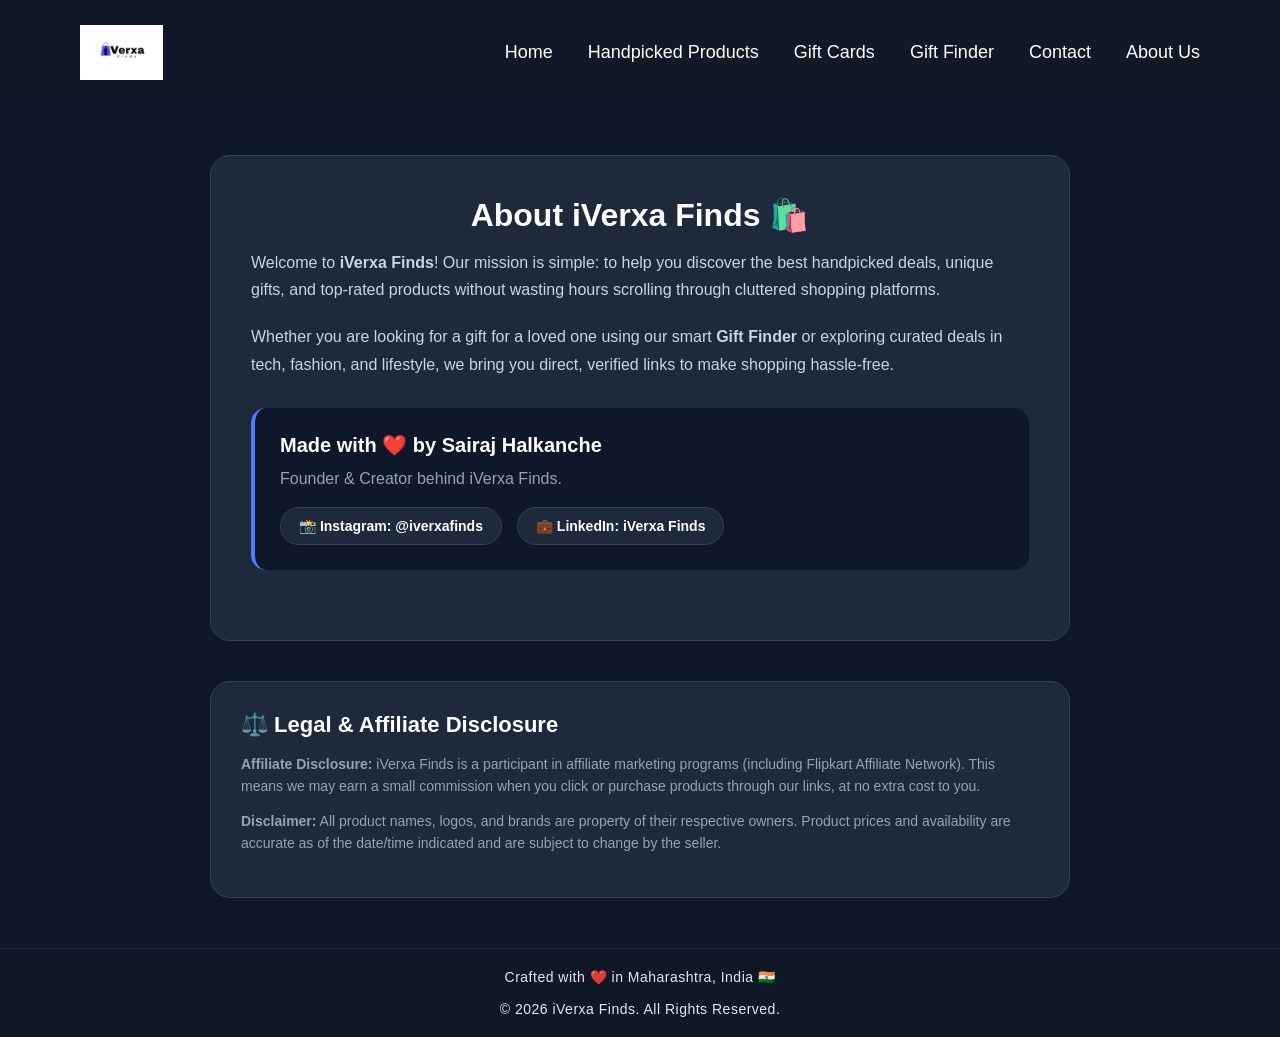
==== about.html @ 65a63f06 "Added About Us page and updated navbar" ====
<!DOCTYPE html>
<html lang="en">
<head>
    <meta charset="UTF-8">
    <meta name="viewport" content="width=device-width, initial-scale=1.0">
    <title>About Us | iVerxa Finds</title>
    <link rel="stylesheet" href="css/style.css">
    <style>
        .container {
            max-width: 900px;
            margin: 50px auto;
            padding: 0 20px;
        }

        .about-card {
            background: #1E293B;
            padding: 40px;
            border-radius: 20px;
            border: 1px solid #334155;
            margin-bottom: 40px;
        }

        .about-card h1 {
            font-size: 32px;
            color: #ffffff;
            margin-bottom: 15px;
            text-align: center;
        }

        .about-card p {
            color: #CBD5E1;
            font-size: 16px;
            line-height: 1.7;
            margin-bottom: 20px;
        }

        .creator-box {
            background: #0F172A;
            padding: 25px;
            border-radius: 15px;
            border-left: 4px solid #4F7CFF;
            margin: 30px 0;
        }

        .creator-box h3 {
            color: #ffffff;
            margin-bottom: 8px;
            font-size: 20px;
        }

        .creator-box p {
            margin-bottom: 15px;
            color: #94A3B8;
        }

        .social-links {
            display: flex;
            gap: 15px;
            flex-wrap: wrap;
        }

        .social-btn {
            display: inline-flex;
            align-items: center;
            gap: 8px;
            background: #1E293B;
            color: #ffffff;
            padding: 10px 18px;
            border-radius: 20px;
            text-decoration: none;
            font-weight: 600;
            font-size: 14px;
            border: 1px solid #334155;
            transition: all 0.3s ease;
        }

        .social-btn:hover {
            background: #4F7CFF;
            border-color: #4F7CFF;
            transform: translateY(-2px);
        }

        .legal-section {
            background: #1E293B;
            padding: 30px;
            border-radius: 20px;
            border: 1px solid #334155;
        }

        .legal-section h2 {
            color: #ffffff;
            font-size: 22px;
            margin-bottom: 15px;
        }

        .legal-section p {
            color: #94A3B8;
            font-size: 14px;
            line-height: 1.6;
            margin-bottom: 12px;
        }
    </style>
</head>
<body>

<nav>
    <div class="logo">
        <img src="images/logo.jpeg" alt="iVerxa Logo">
    </div>
    <ul class="menu">
        <li><a href="index.html">Home</a></li>
        <li><a href="handpicked.html">Handpicked Products</a></li>
        <li><a href="giftcards.html">Gift Cards</a></li>
        <li><a href="giftfinder.html">Gift Finder</a></li>
        <li><a href="contact.html">Contact</a></li>
        <li><a href="about.html">About Us</a></li>
    </ul>
</nav>

<div class="container">
    <!-- About Section -->
    <div class="about-card">
        <h1>About iVerxa Finds 🛍️</h1>
        <p>
            Welcome to <strong>iVerxa Finds</strong>! Our mission is simple: to help you discover the best handpicked deals, unique gifts, and top-rated products without wasting hours scrolling through cluttered shopping platforms.
        </p>
        <p>
            Whether you are looking for a gift for a loved one using our smart <strong>Gift Finder</strong> or exploring curated deals in tech, fashion, and lifestyle, we bring you direct, verified links to make shopping hassle-free.
        </p>

        <!-- Creator Info -->
        <div class="creator-box">
            <h3>Made with ❤️ by Sairaj Halkanche</h3>
            <p>Founder & Creator behind iVerxa Finds.</p>
            
            <div class="social-links">
                <a href="https://instagram.com/iverxafinds" target="_blank" class="social-btn">
                    📸 Instagram: @iverxafinds
                </a>
                <a href="https://linkedin.com/in/iverxafinds" target="_blank" class="social-btn">
                    💼 LinkedIn: iVerxa Finds
                </a>
            </div>
        </div>
    </div>

    <!-- Legal & Affiliate Disclaimer -->
    <div class="legal-section">
        <h2>⚖️ Legal & Affiliate Disclosure</h2>
        <p>
            <strong>Affiliate Disclosure:</strong> iVerxa Finds is a participant in affiliate marketing programs (including Flipkart Affiliate Network). This means we may earn a small commission when you click or purchase products through our links, at no extra cost to you.
        </p>
        <p>
            <strong>Disclaimer:</strong> All product names, logos, and brands are property of their respective owners. Product prices and availability are accurate as of the date/time indicated and are subject to change by the seller.
        </p>
    </div>
</div>

<footer class="footer">
    Crafted with ❤️ in Maharashtra, India 🇮🇳
    <br><br>
    © 2026 iVerxa Finds. All Rights Reserved.
</footer>

</body>
</html>
---- css/style.css ----
*{
    margin:0;
    padding:0;
    box-sizing:border-box;
}

body{
    font-family:Arial, Helvetica, sans-serif;
    background:#0F172A;
    color:white;
}

/* ================= NAVBAR ================= */

nav{
    display:flex;
    justify-content:space-between;
    align-items:center;
    padding:25px 80px;
    background:#111827;
    position:sticky;
    top:0;
}

.logo img{
    height:55px;
    width:auto;
    display:block;
}

.menu{
    display:flex;
    list-style:none;
    gap:35px;
}

.menu a{
    color:white;
    text-decoration:none;
    font-size:18px;
    transition:0.3s;
}

.menu a:hover{
    color:#4F7CFF;
}

/* ================= HERO ================= */

.hero{
    min-height:85vh;
    display:flex;
    flex-direction:column;
    justify-content:center;
    align-items:center;
    text-align:center;
    padding:40px;
}

.hero h1{
    font-size:70px;
    font-weight:800;
    line-height:1.1;
}

.hero p{
    margin-top:25px;
    max-width:700px;
    color:#cbd5e1;
    font-size:22px;
    line-height:1.7;
}

.buttons{
    margin-top:45px;
    display:flex;
    gap:20px;
}

.buttons a{
    text-decoration:none;
    padding:18px 40px;
    border-radius:50px;
    font-size:18px;
    font-weight:bold;
    transition:.3s;
}

.buttons a:first-child{
    background:#4F7CFF;
    color:white;
}

.buttons a:last-child{
    border:2px solid white;
    color:white;
}

.buttons a:hover{
    transform:translateY(-5px);
}

/* ================= CATEGORIES ================= */

.categories{
    padding:80px 8%;
}

.categories h2{
    text-align:center;
    font-size:42px;
    margin-bottom:50px;
}

.category-grid{
    display:grid;
    grid-template-columns:repeat(auto-fit,minmax(250px,1fr));
    gap:30px;
}

.category-card{
    background:#18233b;
    border-radius:20px;
    padding:35px;
    text-align:center;
    cursor:pointer;
    transition:0.3s;
}

.category-card:hover{
    transform:translateY(-10px);
    background:#22304a;
}

.category-card span{
    font-size:50px;
    display:block;
    margin-bottom:20px;
}

.category-card h3{
    font-size:28px;
    margin-bottom:12px;
}

.category-card p{
    color:#b8c0d0;
    line-height:1.6;
}

.products{
    padding:80px;
    text-align:center;
}

.products h2{
    font-size:42px;
    margin-bottom:40px;
}

.product-grid{
    display:flex;
    justify-content:center;
}

.product-card{
    width:320px;
    background:#1E293B;
    border-radius:20px;
    padding:20px;
}

.product-card img{
    width:100%;
    border-radius:15px;
}

.product-card h3{
    margin:20px 0 10px;
}

.product-card p{
    color:#cbd5e1;
    margin-bottom:20px;
}

.product-card a{
    display:inline-block;
    padding:12px 30px;
    background:#4F7CFF;
    color:white;
    text-decoration:none;
    border-radius:30px;
    font-weight:bold;
}

.product-card a:hover{
    background:#3567ff;
}/* ================= GIFT CARDS ================= */

.gift-cards{
    padding:80px 8%;
    text-align:center;
}

.gift-cards h2{
    font-size:42px;
    margin-bottom:15px;
}

.gift-cards .subtitle{
    color:#b8c0d0;
    margin-bottom:50px;
}

.gift-grid{
    display:grid;
    grid-template-columns:repeat(auto-fit,minmax(260px,1fr));
    gap:30px;
}

.gift-card{
    background:#1E293B;
    padding:30px;
    border-radius:20px;
    transition:.3s;
}

.gift-card:hover{
    transform:translateY(-8px);
}

.gift-card img{
    width:80px;
    margin-bottom:20px;
}

.gift-card h3{
    margin-bottom:20px;
}

.gift-card select{
    width:100%;
    padding:12px;
    border:none;
    border-radius:10px;
    margin-bottom:15px;
    background:#0F172A;
    color:white;
}

.stock{
    color:#4ade80;
    margin-bottom:20px;
    font-weight:bold;
}

.gift-card a{
    display:inline-block;
    width:100%;
    padding:14px;
    border-radius:12px;
    background:#4F7CFF;
    color:white;
    text-decoration:none;
    font-weight:bold;
}

.gift-card a:hover{
    background:#3567ff;
}/* ================= FOOTER ================= */

footer{
    background:#111827;
    text-align:center;
    padding:25px;
    margin-top:80px;
}

footer p{
    color:#b8c0d0;
    font-size:16px;
}
.badge{
    display:inline-block;
    background:#FFD700;
    color:#111827;
    padding:6px 12px;
    border-radius:20px;
    font-size:14px;
    font-weight:bold;
    margin:15px 0;
}.category-link{
    text-decoration:none;
    color:inherit;
}

.footer {
    text-align: center;
    padding: 20px;
    margin-top: 50px;
    color: #ffffff;
    font-size: 14px;
    letter-spacing: 0.5px;
    opacity: 0.9;
    border-top: 1px solid rgba(255,255,255,0.1);
}

.footer span {
    display: block;
    margin-top: 8px;
    font-size: 12px;
    opacity: 0.6;
}
.offer-badge{
    display:inline-block;
    background:#16a34a;
    color:#fff;
    padding:6px 12px;
    border-radius:20px;
    font-size:14px;
    font-weight:bold;
    margin:10px 0 15px 0;
}

/* Gift Card Images */
.gift-card img{
    width:90px;
    height:90px;
    object-fit:contain;
    margin-bottom:15px;
}

/* Gift Card Size */
.gift-card{
    min-height:420px;
    transition:0.3s ease;
}

/* Hover Effect */
.gift-card:hover{
    transform:translateY(-8px);
}
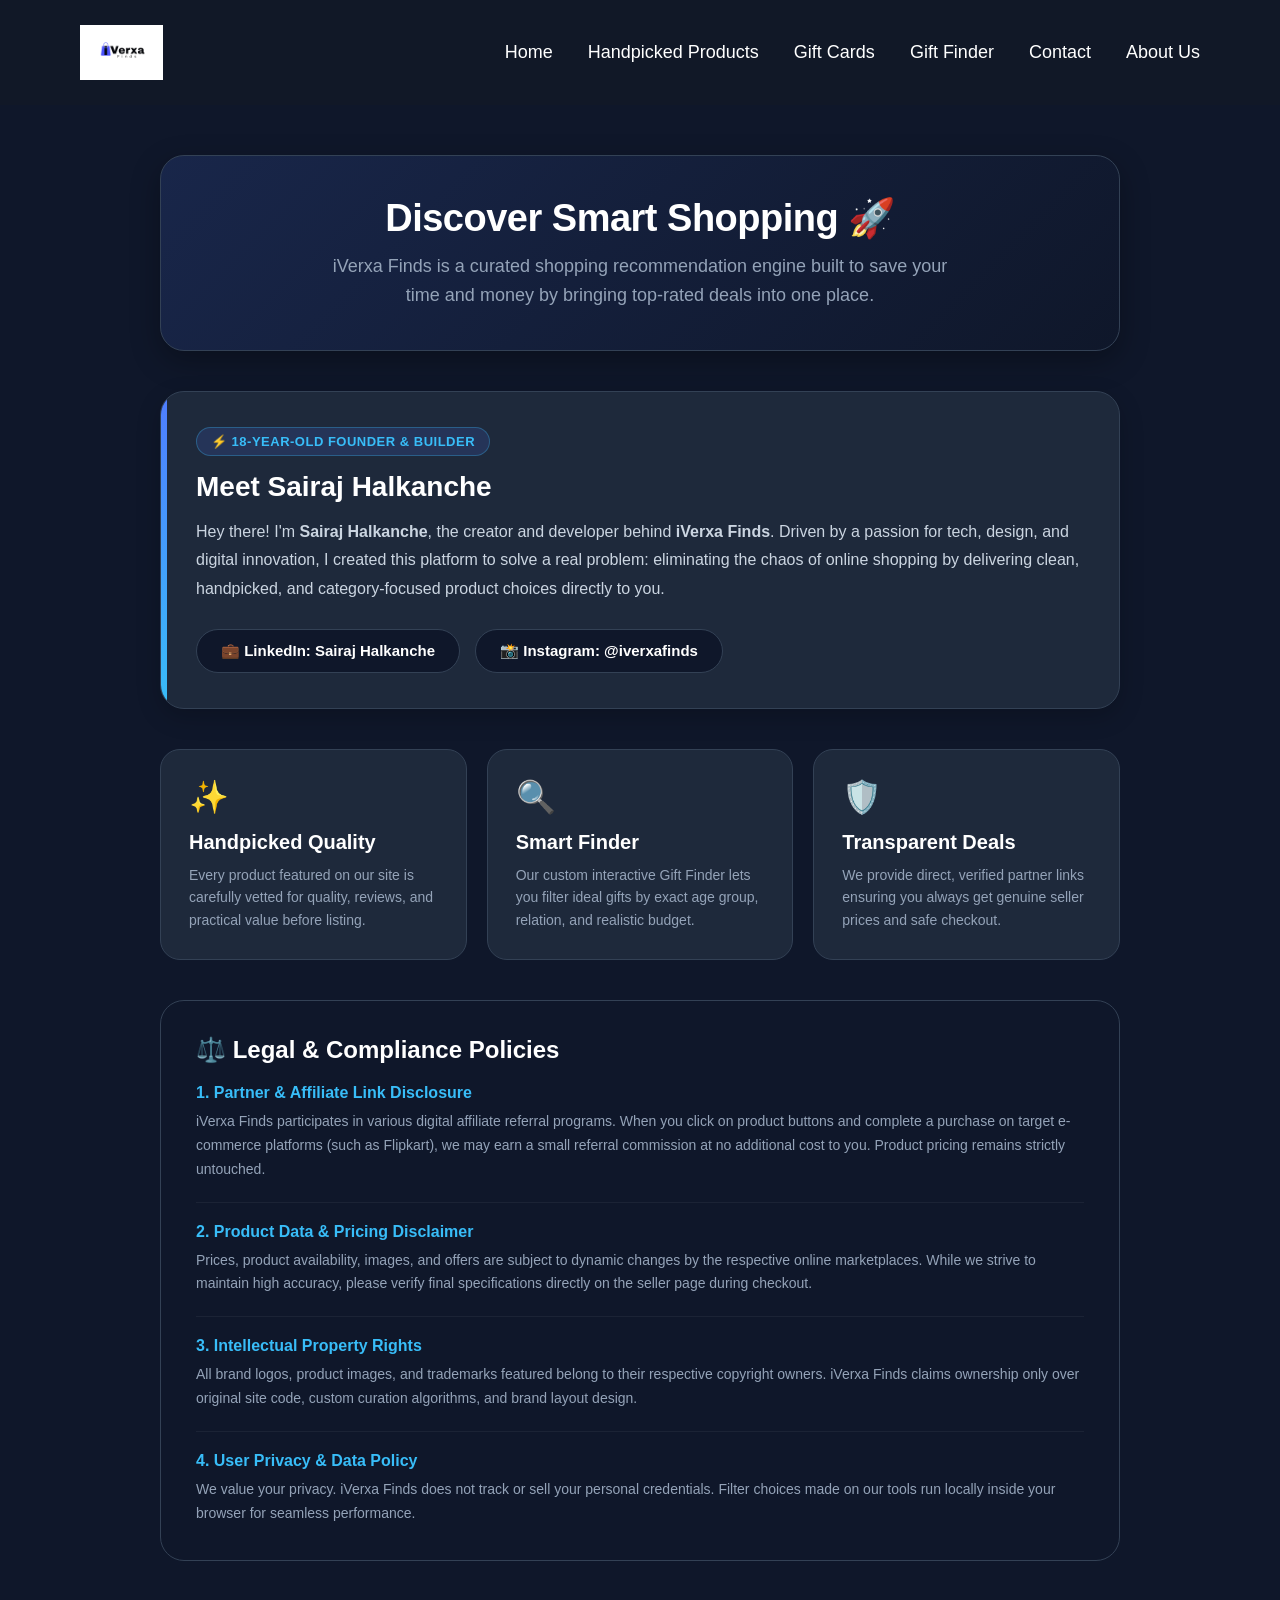
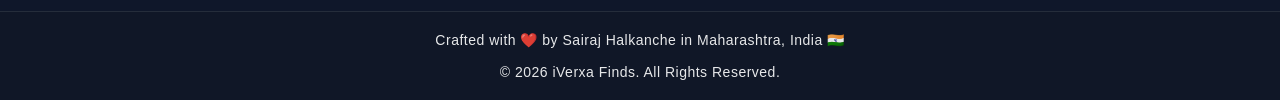
==== commit 39adde12: "Redesigned About Us with premium UI, founder profile, and legal disclosures" ====
--- a/about.html
+++ b/about.html
@@ -3,101 +3,204 @@
 <head>
     <meta charset="UTF-8">
     <meta name="viewport" content="width=device-width, initial-scale=1.0">
-    <title>About Us | iVerxa Finds</title>
+    <title>About Us & Legal | iVerxa Finds</title>
     <link rel="stylesheet" href="css/style.css">
     <style>
-        .container {
-            max-width: 900px;
+        :root {
+            --primary-glow: #4F7CFF;
+            --accent-glow: #38BDF8;
+            --card-bg: #1E293B;
+            --border-color: #334155;
+        }
+
+        .about-wrapper {
+            max-width: 1000px;
             margin: 50px auto;
             padding: 0 20px;
         }
 
-        .about-card {
-            background: #1E293B;
-            padding: 40px;
+        /* Hero Banner in About */
+        .about-hero {
+            text-align: center;
+            padding: 40px 20px;
+            background: linear-gradient(135deg, rgba(79, 124, 255, 0.15) 0%, rgba(15, 23, 42, 0.8) 100%);
+            border: 1px solid var(--border-color);
+            border-radius: 24px;
+            margin-bottom: 40px;
+            box-shadow: 0 10px 30px rgba(0, 0, 0, 0.3);
+        }
+
+        .about-hero h1 {
+            font-size: 38px;
+            font-weight: 800;
+            color: #FFFFFF;
+            margin-bottom: 12px;
+            letter-spacing: -0.5px;
+        }
+
+        .about-hero p {
+            color: #94A3B8;
+            font-size: 18px;
+            max-width: 650px;
+            margin: 0 auto;
+            line-height: 1.6;
+        }
+
+        /* Glassmorphism Profile Section */
+        .profile-card {
+            background: var(--card-bg);
+            border: 1px solid var(--border-color);
+            border-radius: 24px;
+            padding: 35px;
+            margin-bottom: 40px;
+            position: relative;
+            overflow: hidden;
+            box-shadow: 0 8px 24px rgba(0, 0, 0, 0.2);
+        }
+
+        .profile-card::before {
+            content: '';
+            position: absolute;
+            top: 0;
+            left: 0;
+            width: 6px;
+            height: 100%;
+            background: linear-gradient(180deg, var(--primary-glow), var(--accent-glow));
+        }
+
+        .badge-age {
+            display: inline-block;
+            background: rgba(79, 124, 255, 0.15);
+            color: var(--accent-glow);
+            border: 1px solid rgba(56, 189, 248, 0.3);
+            padding: 6px 14px;
             border-radius: 20px;
-            border: 1px solid #334155;
-            margin-bottom: 40px;
-        }
-
-        .about-card h1 {
-            font-size: 32px;
-            color: #ffffff;
+            font-size: 13px;
+            font-weight: 700;
             margin-bottom: 15px;
-            text-align: center;
-        }
-
-        .about-card p {
+            text-transform: uppercase;
+            letter-spacing: 0.5px;
+        }
+
+        .profile-card h2 {
+            font-size: 28px;
+            color: #FFFFFF;
+            margin-bottom: 15px;
+        }
+
+        .profile-card p {
             color: #CBD5E1;
             font-size: 16px;
-            line-height: 1.7;
-            margin-bottom: 20px;
-        }
-
-        .creator-box {
-            background: #0F172A;
-            padding: 25px;
-            border-radius: 15px;
-            border-left: 4px solid #4F7CFF;
-            margin: 30px 0;
-        }
-
-        .creator-box h3 {
-            color: #ffffff;
-            margin-bottom: 8px;
-            font-size: 20px;
-        }
-
-        .creator-box p {
-            margin-bottom: 15px;
-            color: #94A3B8;
-        }
-
-        .social-links {
+            line-height: 1.8;
+            margin-bottom: 25px;
+        }
+
+        .social-buttons {
             display: flex;
             gap: 15px;
             flex-wrap: wrap;
         }
 
-        .social-btn {
+        .btn-social {
             display: inline-flex;
             align-items: center;
-            gap: 8px;
-            background: #1E293B;
-            color: #ffffff;
-            padding: 10px 18px;
+            gap: 10px;
+            padding: 12px 24px;
+            border-radius: 30px;
+            font-size: 15px;
+            font-weight: 600;
+            text-decoration: none;
+            color: #FFFFFF;
+            background: #0F172A;
+            border: 1px solid var(--border-color);
+            transition: all 0.3s ease;
+        }
+
+        .btn-social:hover {
+            background: var(--primary-glow);
+            border-color: var(--primary-glow);
+            transform: translateY(-3px);
+            box-shadow: 0 6px 20px rgba(79, 124, 255, 0.4);
+        }
+
+        /* Features Grid */
+        .info-grid {
+            display: grid;
+            grid-template-columns: repeat(auto-fit, minmax(280px, 1fr));
+            gap: 20px;
+            margin-bottom: 40px;
+        }
+
+        .info-box {
+            background: var(--card-bg);
+            border: 1px solid var(--border-color);
+            padding: 28px;
             border-radius: 20px;
-            text-decoration: none;
-            font-weight: 600;
-            font-size: 14px;
-            border: 1px solid #334155;
-            transition: all 0.3s ease;
-        }
-
-        .social-btn:hover {
-            background: #4F7CFF;
-            border-color: #4F7CFF;
-            transform: translateY(-2px);
-        }
-
-        .legal-section {
-            background: #1E293B;
-            padding: 30px;
-            border-radius: 20px;
-            border: 1px solid #334155;
-        }
-
-        .legal-section h2 {
-            color: #ffffff;
-            font-size: 22px;
+            transition: transform 0.3s ease;
+        }
+
+        .info-box:hover {
+            transform: translateY(-5px);
+            border-color: var(--primary-glow);
+        }
+
+        .info-box .icon {
+            font-size: 32px;
             margin-bottom: 15px;
-        }
-
-        .legal-section p {
+            display: block;
+        }
+
+        .info-box h3 {
+            color: #FFFFFF;
+            font-size: 20px;
+            margin-bottom: 10px;
+        }
+
+        .info-box p {
             color: #94A3B8;
             font-size: 14px;
             line-height: 1.6;
-            margin-bottom: 12px;
+        }
+
+        /* Legal & Compliance Section */
+        .legal-card {
+            background: #0F172A;
+            border: 1px solid var(--border-color);
+            border-radius: 24px;
+            padding: 35px;
+        }
+
+        .legal-card h2 {
+            font-size: 24px;
+            color: #FFFFFF;
+            margin-bottom: 20px;
+            display: flex;
+            align-items: center;
+            gap: 10px;
+        }
+
+        .legal-item {
+            margin-bottom: 20px;
+            padding-bottom: 20px;
+            border-bottom: 1px solid rgba(255, 255, 255, 0.05);
+        }
+
+        .legal-item:last-child {
+            margin-bottom: 0;
+            padding-bottom: 0;
+            border-bottom: none;
+        }
+
+        .legal-item h4 {
+            color: #38BDF8;
+            font-size: 16px;
+            margin-bottom: 8px;
+        }
+
+        .legal-item p {
+            color: #94A3B8;
+            font-size: 14px;
+            line-height: 1.7;
         }
     </style>
 </head>
@@ -117,47 +220,80 @@
     </ul>
 </nav>
 
-<div class="container">
-    <!-- About Section -->
-    <div class="about-card">
-        <h1>About iVerxa Finds 🛍️</h1>
+<div class="about-wrapper">
+
+    <!-- Hero Banner -->
+    <div class="about-hero">
+        <h1>Discover Smart Shopping 🚀</h1>
+        <p>iVerxa Finds is a curated shopping recommendation engine built to save your time and money by bringing top-rated deals into one place.</p>
+    </div>
+
+    <!-- Creator Profile -->
+    <div class="profile-card">
+        <span class="badge-age">⚡ 18-Year-Old Founder & Builder</span>
+        <h2>Meet Sairaj Halkanche</h2>
         <p>
-            Welcome to <strong>iVerxa Finds</strong>! Our mission is simple: to help you discover the best handpicked deals, unique gifts, and top-rated products without wasting hours scrolling through cluttered shopping platforms.
+            Hey there! I'm <strong>Sairaj Halkanche</strong>, the creator and developer behind <strong>iVerxa Finds</strong>. Driven by a passion for tech, design, and digital innovation, I created this platform to solve a real problem: eliminating the chaos of online shopping by delivering clean, handpicked, and category-focused product choices directly to you.
         </p>
-        <p>
-            Whether you are looking for a gift for a loved one using our smart <strong>Gift Finder</strong> or exploring curated deals in tech, fashion, and lifestyle, we bring you direct, verified links to make shopping hassle-free.
-        </p>
-
-        <!-- Creator Info -->
-        <div class="creator-box">
-            <h3>Made with ❤️ by Sairaj Halkanche</h3>
-            <p>Founder & Creator behind iVerxa Finds.</p>
-            
-            <div class="social-links">
-                <a href="https://instagram.com/iverxafinds" target="_blank" class="social-btn">
-                    📸 Instagram: @iverxafinds
-                </a>
-                <a href="https://linkedin.com/in/iverxafinds" target="_blank" class="social-btn">
-                    💼 LinkedIn: iVerxa Finds
-                </a>
-            </div>
-        </div>
-    </div>
-
-    <!-- Legal & Affiliate Disclaimer -->
-    <div class="legal-section">
-        <h2>⚖️ Legal & Affiliate Disclosure</h2>
-        <p>
-            <strong>Affiliate Disclosure:</strong> iVerxa Finds is a participant in affiliate marketing programs (including Flipkart Affiliate Network). This means we may earn a small commission when you click or purchase products through our links, at no extra cost to you.
-        </p>
-        <p>
-            <strong>Disclaimer:</strong> All product names, logos, and brands are property of their respective owners. Product prices and availability are accurate as of the date/time indicated and are subject to change by the seller.
-        </p>
-    </div>
+
+        <div class="social-buttons">
+            <a href="https://www.linkedin.com/in/sairajhalkanche" target="_blank" class="btn-social">
+                💼 LinkedIn: Sairaj Halkanche
+            </a>
+            <a href="https://instagram.com/iverxafinds" target="_blank" class="btn-social">
+                📸 Instagram: @iverxafinds
+            </a>
+        </div>
+    </div>
+
+    <!-- Platform Highlights -->
+    <div class="info-grid">
+        <div class="info-box">
+            <span class="icon">✨</span>
+            <h3>Handpicked Quality</h3>
+            <p>Every product featured on our site is carefully vetted for quality, reviews, and practical value before listing.</p>
+        </div>
+        <div class="info-box">
+            <span class="icon">🔍</span>
+            <h3>Smart Finder</h3>
+            <p>Our custom interactive Gift Finder lets you filter ideal gifts by exact age group, relation, and realistic budget.</p>
+        </div>
+        <div class="info-box">
+            <span class="icon">🛡️</span>
+            <h3>Transparent Deals</h3>
+            <p>We provide direct, verified partner links ensuring you always get genuine seller prices and safe checkout.</p>
+        </div>
+    </div>
+
+    <!-- Legal & Terms -->
+    <div class="legal-card">
+        <h2>⚖️ Legal & Compliance Policies</h2>
+
+        <div class="legal-item">
+            <h4>1. Partner & Affiliate Link Disclosure</h4>
+            <p>iVerxa Finds participates in various digital affiliate referral programs. When you click on product buttons and complete a purchase on target e-commerce platforms (such as Flipkart), we may earn a small referral commission at no additional cost to you. Product pricing remains strictly untouched.</p>
+        </div>
+
+        <div class="legal-item">
+            <h4>2. Product Data & Pricing Disclaimer</h4>
+            <p>Prices, product availability, images, and offers are subject to dynamic changes by the respective online marketplaces. While we strive to maintain high accuracy, please verify final specifications directly on the seller page during checkout.</p>
+        </div>
+
+        <div class="legal-item">
+            <h4>3. Intellectual Property Rights</h4>
+            <p>All brand logos, product images, and trademarks featured belong to their respective copyright owners. iVerxa Finds claims ownership only over original site code, custom curation algorithms, and brand layout design.</p>
+        </div>
+
+        <div class="legal-item">
+            <h4>4. User Privacy & Data Policy</h4>
+            <p>We value your privacy. iVerxa Finds does not track or sell your personal credentials. Filter choices made on our tools run locally inside your browser for seamless performance.</p>
+        </div>
+    </div>
+
 </div>
 
 <footer class="footer">
-    Crafted with ❤️ in Maharashtra, India 🇮🇳
+    Crafted with ❤️ by Sairaj Halkanche in Maharashtra, India 🇮🇳
     <br><br>
     © 2026 iVerxa Finds. All Rights Reserved.
 </footer>
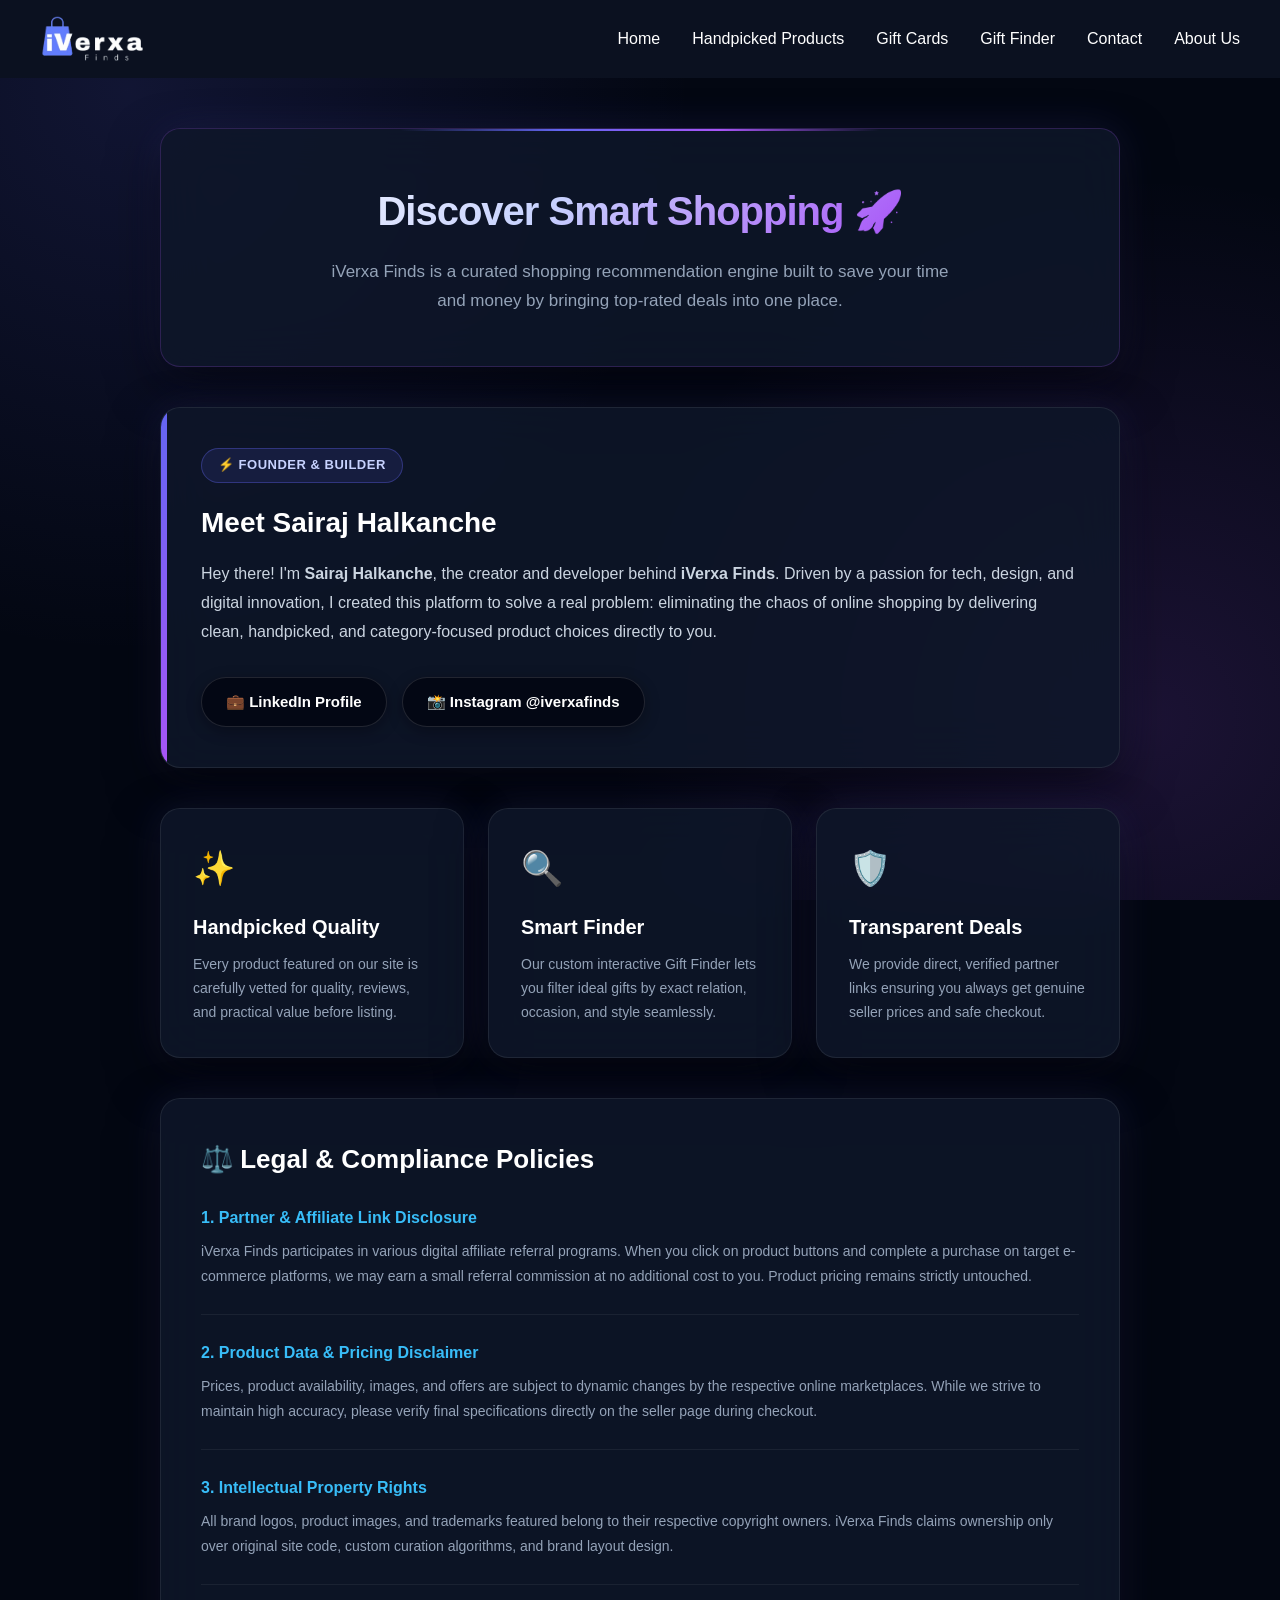
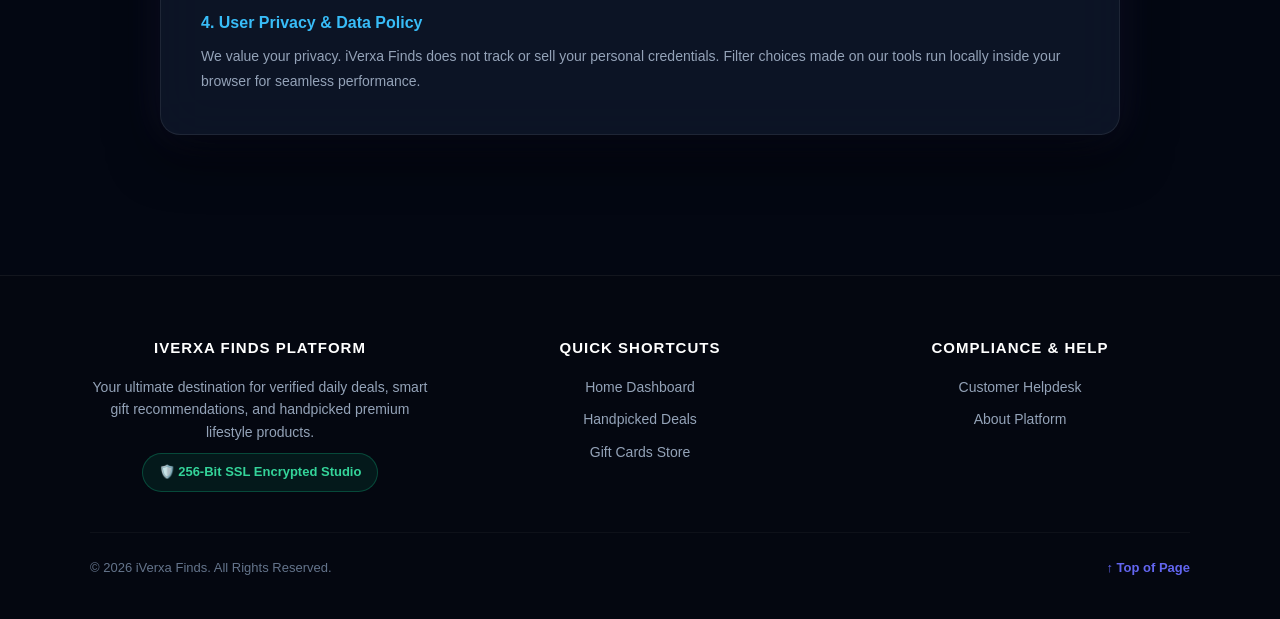
==== commit 4871fcef: "Final UI/UX & Logo Fixes" ====
--- a/about.html
+++ b/about.html
@@ -1,20 +1,92 @@
 <!DOCTYPE html>
 <html lang="en">
 <head>
+    <!-- ========================================================================== -->
+    <!-- 1. APPLICATION METADATA & CONFIGURATION                                    -->
+    <!-- ========================================================================== -->
     <meta charset="UTF-8">
     <meta name="viewport" content="width=device-width, initial-scale=1.0">
+    <meta http-equiv="X-UA-Compatible" content="ie=edge">
+    <meta name="theme-color" content="#030712">
+    <meta name="description" content="iVerxa Finds - About Us and Legal Compliance Studio">
+    <meta name="author" content="iVerxa Finds Development Team">
+    
     <title>About Us & Legal | iVerxa Finds</title>
+    
+    <!-- EXTERNAL STYLESHEET LINK -->
     <link rel="stylesheet" href="css/style.css">
+
+    <!-- ========================================================================== -->
+    <!-- 2. ULTRA-PREMIUM ABOUT & LEGAL STUDIO CSS ARCHITECTURE                     -->
+    <!-- ========================================================================== -->
     <style>
         :root {
-            --primary-glow: #4F7CFF;
-            --accent-glow: #38BDF8;
-            --card-bg: #1E293B;
-            --border-color: #334155;
-        }
-
+            --bg-deep: #030712;
+            --bg-card: rgba(15, 23, 42, 0.85);
+            --border-subtle: rgba(255, 255, 255, 0.08);
+            --border-active: #6366F1;
+            
+            --gradient-blue-purple: linear-gradient(135deg, #6366F1 0%, #A855F7 100%);
+            --gradient-hero-text: linear-gradient(135deg, #FFFFFF 0%, #C7D2FE 40%, #A855F7 80%, #F43F5E 100%);
+            
+            --font-base: -apple-system, BlinkMacSystemFont, "Segoe UI", Roboto, Helvetica, Arial, sans-serif;
+            
+            --radius-sm: 12px;
+            --radius-md: 20px;
+            --radius-lg: 30px;
+            --radius-pill: 50px;
+            
+            --shadow-card: 0 20px 50px rgba(0, 0, 0, 0.6), 0 0 40px rgba(99, 102, 241, 0.15);
+            --transition-smooth: all 0.3s cubic-bezier(0.175, 0.885, 0.32, 1.275);
+            --backdrop-blur: blur(25px);
+        }
+
+        html {
+            box-sizing: border-box;
+            font-size: 16px;
+            scroll-behavior: smooth;
+        }
+
+        *, *::before, *::after {
+            box-sizing: inherit;
+            margin: 0;
+            padding: 0;
+            font-family: var(--font-base);
+            -webkit-font-smoothing: antialiased;
+        }
+
+        body {
+            background-color: var(--bg-deep);
+            background-image: 
+                radial-gradient(circle at 10% 10%, rgba(99, 102, 241, 0.15) 0%, transparent 40%),
+                radial-gradient(circle at 90% 80%, rgba(168, 85, 247, 0.15) 0%, transparent 40%);
+            background-attachment: fixed;
+            color: #FFFFFF;
+            min-height: 100vh;
+            line-height: 1.6;
+            overflow-x: hidden;
+            display: flex;
+            flex-direction: column;
+            justify-content: space-between;
+        }
+
+        a { color: inherit; text-decoration: none; }
+        button { background: none; border: none; font: inherit; cursor: pointer; outline: none; }
+        img { max-width: 100%; height: auto; display: block; }
+
+        /* Logo Fix */
+        .logo img {
+            height: 45px;
+            width: auto;
+            object-fit: contain;
+            transition: transform 0.3s ease;
+        }
+        .logo img:hover { transform: scale(1.05); }
+
+        /* Main Container */
         .about-wrapper {
             max-width: 1000px;
+            width: 100%;
             margin: 50px auto;
             padding: 0 20px;
         }
@@ -22,40 +94,59 @@
         /* Hero Banner in About */
         .about-hero {
             text-align: center;
-            padding: 40px 20px;
-            background: linear-gradient(135deg, rgba(79, 124, 255, 0.15) 0%, rgba(15, 23, 42, 0.8) 100%);
-            border: 1px solid var(--border-color);
-            border-radius: 24px;
+            padding: 50px 30px;
+            background: var(--bg-card);
+            backdrop-filter: var(--backdrop-blur);
+            -webkit-backdrop-filter: var(--backdrop-blur);
+            border: 1px solid rgba(168, 85, 247, 0.2);
+            border-radius: var(--radius-md);
             margin-bottom: 40px;
-            box-shadow: 0 10px 30px rgba(0, 0, 0, 0.3);
+            box-shadow: var(--shadow-card);
+            position: relative;
+            overflow: hidden;
+        }
+
+        .about-hero::before {
+            content: '';
+            position: absolute;
+            top: 0;
+            left: 50%;
+            transform: translateX(-50%);
+            width: 50%;
+            height: 2px;
+            background: linear-gradient(90deg, transparent, #6366F1, #A855F7, transparent);
         }
 
         .about-hero h1 {
-            font-size: 38px;
-            font-weight: 800;
-            color: #FFFFFF;
-            margin-bottom: 12px;
-            letter-spacing: -0.5px;
+            font-size: 40px;
+            font-weight: 900;
+            background: var(--gradient-hero-text);
+            -webkit-background-clip: text;
+            -webkit-text-fill-color: transparent;
+            margin-bottom: 15px;
+            letter-spacing: -1px;
         }
 
         .about-hero p {
             color: #94A3B8;
-            font-size: 18px;
+            font-size: 17px;
             max-width: 650px;
             margin: 0 auto;
-            line-height: 1.6;
+            line-height: 1.7;
         }
 
         /* Glassmorphism Profile Section */
         .profile-card {
-            background: var(--card-bg);
-            border: 1px solid var(--border-color);
-            border-radius: 24px;
-            padding: 35px;
+            background: var(--bg-card);
+            backdrop-filter: var(--backdrop-blur);
+            -webkit-backdrop-filter: var(--backdrop-blur);
+            border: 1px solid var(--border-subtle);
+            border-radius: var(--radius-md);
+            padding: 40px;
             margin-bottom: 40px;
             position: relative;
             overflow: hidden;
-            box-shadow: 0 8px 24px rgba(0, 0, 0, 0.2);
+            box-shadow: var(--shadow-card);
         }
 
         .profile-card::before {
@@ -65,19 +156,19 @@
             left: 0;
             width: 6px;
             height: 100%;
-            background: linear-gradient(180deg, var(--primary-glow), var(--accent-glow));
+            background: var(--gradient-blue-purple);
         }
 
         .badge-age {
             display: inline-block;
-            background: rgba(79, 124, 255, 0.15);
-            color: var(--accent-glow);
-            border: 1px solid rgba(56, 189, 248, 0.3);
-            padding: 6px 14px;
+            background: rgba(99, 102, 241, 0.12);
+            color: #C7D2FE;
+            border: 1px solid rgba(99, 102, 241, 0.35);
+            padding: 6px 16px;
             border-radius: 20px;
             font-size: 13px;
             font-weight: 700;
-            margin-bottom: 15px;
+            margin-bottom: 18px;
             text-transform: uppercase;
             letter-spacing: 0.5px;
         }
@@ -86,13 +177,14 @@
             font-size: 28px;
             color: #FFFFFF;
             margin-bottom: 15px;
+            font-weight: 800;
         }
 
         .profile-card p {
             color: #CBD5E1;
             font-size: 16px;
             line-height: 1.8;
-            margin-bottom: 25px;
+            margin-bottom: 30px;
         }
 
         .social-buttons {
@@ -106,47 +198,51 @@
             align-items: center;
             gap: 10px;
             padding: 12px 24px;
-            border-radius: 30px;
+            border-radius: var(--radius-pill);
             font-size: 15px;
-            font-weight: 600;
+            font-weight: 700;
             text-decoration: none;
             color: #FFFFFF;
-            background: #0F172A;
-            border: 1px solid var(--border-color);
-            transition: all 0.3s ease;
+            background: rgba(3, 7, 18, 0.85);
+            border: 1px solid rgba(255, 255, 255, 0.12);
+            transition: var(--transition-smooth);
+            box-shadow: 0 4px 15px rgba(0,0,0,0.3);
         }
 
         .btn-social:hover {
-            background: var(--primary-glow);
-            border-color: var(--primary-glow);
+            background: var(--gradient-blue-purple);
+            border-color: transparent;
             transform: translateY(-3px);
-            box-shadow: 0 6px 20px rgba(79, 124, 255, 0.4);
+            box-shadow: 0 8px 25px rgba(99, 102, 241, 0.5);
         }
 
         /* Features Grid */
         .info-grid {
             display: grid;
             grid-template-columns: repeat(auto-fit, minmax(280px, 1fr));
-            gap: 20px;
+            gap: 24px;
             margin-bottom: 40px;
         }
 
         .info-box {
-            background: var(--card-bg);
-            border: 1px solid var(--border-color);
-            padding: 28px;
-            border-radius: 20px;
-            transition: transform 0.3s ease;
+            background: var(--bg-card);
+            backdrop-filter: var(--backdrop-blur);
+            border: 1px solid var(--border-subtle);
+            padding: 32px;
+            border-radius: var(--radius-md);
+            transition: var(--transition-smooth);
+            box-shadow: var(--shadow-card);
         }
 
         .info-box:hover {
-            transform: translateY(-5px);
-            border-color: var(--primary-glow);
+            transform: translateY(-6px);
+            border-color: var(--border-active);
+            box-shadow: 0 20px 40px rgba(0, 0, 0, 0.6), 0 0 25px rgba(99, 102, 241, 0.25);
         }
 
         .info-box .icon {
-            font-size: 32px;
-            margin-bottom: 15px;
+            font-size: 34px;
+            margin-bottom: 16px;
             display: block;
         }
 
@@ -154,35 +250,40 @@
             color: #FFFFFF;
             font-size: 20px;
             margin-bottom: 10px;
+            font-weight: 800;
         }
 
         .info-box p {
             color: #94A3B8;
             font-size: 14px;
-            line-height: 1.6;
+            line-height: 1.7;
         }
 
         /* Legal & Compliance Section */
         .legal-card {
-            background: #0F172A;
-            border: 1px solid var(--border-color);
-            border-radius: 24px;
-            padding: 35px;
+            background: var(--bg-card);
+            backdrop-filter: var(--backdrop-blur);
+            -webkit-backdrop-filter: var(--backdrop-blur);
+            border: 1px solid var(--border-subtle);
+            border-radius: var(--radius-md);
+            padding: 40px;
+            box-shadow: var(--shadow-card);
         }
 
         .legal-card h2 {
-            font-size: 24px;
+            font-size: 26px;
             color: #FFFFFF;
-            margin-bottom: 20px;
+            margin-bottom: 25px;
             display: flex;
             align-items: center;
             gap: 10px;
+            font-weight: 800;
         }
 
         .legal-item {
-            margin-bottom: 20px;
-            padding-bottom: 20px;
-            border-bottom: 1px solid rgba(255, 255, 255, 0.05);
+            margin-bottom: 25px;
+            padding-bottom: 25px;
+            border-bottom: 1px solid rgba(255, 255, 255, 0.06);
         }
 
         .legal-item:last-child {
@@ -195,20 +296,126 @@
             color: #38BDF8;
             font-size: 16px;
             margin-bottom: 8px;
+            font-weight: 700;
         }
 
         .legal-item p {
             color: #94A3B8;
             font-size: 14px;
-            line-height: 1.7;
+            line-height: 1.8;
+        }
+
+        /* ---------------------------------------------------------------------- */
+        /* UNIQUE CYBER-PUNK TRUST FOOTER (NO "MADE WITH LOVE")                    */
+        /* ---------------------------------------------------------------------- */
+        .cyber-trust-footer {
+            background: #040710;
+            border-top: 1px solid rgba(255, 255, 255, 0.06);
+            padding: 60px 20px 40px 20px;
+            margin-top: 90px;
+            width: 100%;
+        }
+
+        .footer-grid-container {
+            max-width: 1100px;
+            margin: 0 auto;
+            display: grid;
+            grid-template-columns: repeat(auto-fit, minmax(260px, 1fr));
+            gap: 40px;
+            margin-bottom: 40px;
+        }
+
+        .footer-widget h4 {
+            font-size: 15px;
+            font-weight: 800;
+            color: #FFFFFF;
+            margin-bottom: 16px;
+            letter-spacing: 1px;
+            text-transform: uppercase;
+        }
+
+        .footer-widget p {
+            color: #94A3B8;
+            font-size: 14px;
+            line-height: 1.6;
+        }
+
+        .footer-nav-links {
+            list-style: none;
+            display: flex;
+            flex-direction: column;
+            gap: 10px;
+        }
+
+        .footer-nav-links li a {
+            color: #94A3B8;
+            font-size: 14px;
+            transition: color 0.2s ease;
+        }
+
+        .footer-nav-links li a:hover {
+            color: #38BDF8;
+        }
+
+        .security-badge-box {
+            display: inline-flex;
+            align-items: center;
+            gap: 8px;
+            background: rgba(16, 185, 129, 0.1);
+            border: 1px solid rgba(16, 185, 129, 0.3);
+            color: #34D399;
+            padding: 8px 16px;
+            border-radius: 20px;
+            font-size: 13px;
+            font-weight: 700;
+            margin-top: 10px;
+        }
+
+        .footer-terminal-bar {
+            max-width: 1100px;
+            margin: 0 auto;
+            padding-top: 25px;
+            border-top: 1px solid rgba(255, 255, 255, 0.04);
+            display: flex;
+            justify-content: space-between;
+            align-items: center;
+            flex-wrap: wrap;
+            gap: 15px;
+        }
+
+        .footer-terminal-bar p {
+            color: #64748B;
+            font-size: 13px;
+        }
+
+        .scroll-top-trigger {
+            color: #6366F1;
+            font-size: 13px;
+            font-weight: 700;
+            cursor: pointer;
+            transition: color 0.2s ease;
+        }
+
+        .scroll-top-trigger:hover {
+            color: #A855F7;
+        }
+
+        @media (max-width: 768px) {
+            .about-wrapper { padding: 0 15px; margin: 30px auto; }
+            .about-hero h1 { font-size: 30px; }
+            .profile-card, .legal-card { padding: 25px; }
+            .footer-terminal-bar { flex-direction: column; text-align: center; }
         }
     </style>
 </head>
 <body>
 
+<!-- Navigation Bar -->
 <nav>
     <div class="logo">
-        <img src="images/logo.jpeg" alt="iVerxa Logo">
+        <a href="index.html">
+            <img src="images/logo.png" alt="iVerxa Logo" onerror="this.src='images/logo.jpeg'">
+        </a>
     </div>
     <ul class="menu">
         <li><a href="index.html">Home</a></li>
@@ -230,7 +437,7 @@
 
     <!-- Creator Profile -->
     <div class="profile-card">
-        <span class="badge-age">⚡ 18-Year-Old Founder & Builder</span>
+        <span class="badge-age">⚡ Founder & Builder</span>
         <h2>Meet Sairaj Halkanche</h2>
         <p>
             Hey there! I'm <strong>Sairaj Halkanche</strong>, the creator and developer behind <strong>iVerxa Finds</strong>. Driven by a passion for tech, design, and digital innovation, I created this platform to solve a real problem: eliminating the chaos of online shopping by delivering clean, handpicked, and category-focused product choices directly to you.
@@ -238,10 +445,10 @@
 
         <div class="social-buttons">
             <a href="https://www.linkedin.com/in/sairajhalkanche" target="_blank" class="btn-social">
-                💼 LinkedIn: Sairaj Halkanche
+                💼 LinkedIn Profile
             </a>
             <a href="https://instagram.com/iverxafinds" target="_blank" class="btn-social">
-                📸 Instagram: @iverxafinds
+                📸 Instagram @iverxafinds
             </a>
         </div>
     </div>
@@ -256,7 +463,7 @@
         <div class="info-box">
             <span class="icon">🔍</span>
             <h3>Smart Finder</h3>
-            <p>Our custom interactive Gift Finder lets you filter ideal gifts by exact age group, relation, and realistic budget.</p>
+            <p>Our custom interactive Gift Finder lets you filter ideal gifts by exact relation, occasion, and style seamlessly.</p>
         </div>
         <div class="info-box">
             <span class="icon">🛡️</span>
@@ -271,7 +478,7 @@
 
         <div class="legal-item">
             <h4>1. Partner & Affiliate Link Disclosure</h4>
-            <p>iVerxa Finds participates in various digital affiliate referral programs. When you click on product buttons and complete a purchase on target e-commerce platforms (such as Flipkart), we may earn a small referral commission at no additional cost to you. Product pricing remains strictly untouched.</p>
+            <p>iVerxa Finds participates in various digital affiliate referral programs. When you click on product buttons and complete a purchase on target e-commerce platforms, we may earn a small referral commission at no additional cost to you. Product pricing remains strictly untouched.</p>
         </div>
 
         <div class="legal-item">
@@ -292,11 +499,45 @@
 
 </div>
 
-<footer class="footer">
-    Crafted with ❤️ by Sairaj Halkanche in Maharashtra, India 🇮🇳
-    <br><br>
-    © 2026 iVerxa Finds. All Rights Reserved.
+<!-- UNIQUE CYBER-PUNK TRUST FOOTER -->
+<footer class="cyber-trust-footer">
+    <div class="footer-grid-container">
+        <div class="footer-widget">
+            <h4>iVerxa Finds Platform</h4>
+            <p>Your ultimate destination for verified daily deals, smart gift recommendations, and handpicked premium lifestyle products.</p>
+            <div class="security-badge-box">
+                🛡️ 256-Bit SSL Encrypted Studio
+            </div>
+        </div>
+        <div class="footer-widget">
+            <h4>Quick Shortcuts</h4>
+            <ul class="footer-nav-links">
+                <li><a href="index.html">Home Dashboard</a></li>
+                <li><a href="handpicked.html">Handpicked Deals</a></li>
+                <li><a href="giftcards.html">Gift Cards Store</a></li>
+            </ul>
+        </div>
+        <div class="footer-widget">
+            <h4>Compliance & Help</h4>
+            <ul class="footer-nav-links">
+                <li><a href="contact.html">Customer Helpdesk</a></li>
+                <li><a href="about.html">About Platform</a></li>
+            </ul>
+        </div>
+    </div>
+    
+    <div class="footer-terminal-bar">
+        <p>© 2026 iVerxa Finds. All Rights Reserved.</p>
+        <span class="scroll-top-trigger" onclick="executeScrollToTop()">↑ Top of Page</span>
+    </div>
 </footer>
+
+<!-- JavaScript: Scroll to Top Utility -->
+<script>
+function executeScrollToTop() {
+    window.scrollTo({ top: 0, behavior: 'smooth' });
+}
+</script>
 
 </body>
 </html>
--- a/css/style.css
+++ b/css/style.css
@@ -1,309 +1,265 @@
-*{
-    margin:0;
-    padding:0;
-    box-sizing:border-box;
-}
-
-body{
-    font-family:Arial, Helvetica, sans-serif;
-    background:#0F172A;
-    color:white;
+* {
+    margin: 0;
+    padding: 0;
+    box-sizing: border-box;
+}
+
+body {
+    font-family: -apple-system, BlinkMacSystemFont, "Segoe UI", Roboto, Helvetica, Arial, sans-serif;
+    background: #0B1120;
+    color: white;
 }
 
 /* ================= NAVBAR ================= */
 
-nav{
-    display:flex;
-    justify-content:space-between;
-    align-items:center;
-    padding:25px 80px;
-    background:#111827;
-    position:sticky;
-    top:0;
-}
-
-.logo img{
-    height:55px;
-    width:auto;
-    display:block;
-}
-
-.menu{
-    display:flex;
-    list-style:none;
-    gap:35px;
-}
-
-.menu a{
-    color:white;
-    text-decoration:none;
-    font-size:18px;
-    transition:0.3s;
-}
-
-.menu a:hover{
-    color:#4F7CFF;
-}
-
-/* ================= HERO ================= */
-
-.hero{
-    min-height:85vh;
-    display:flex;
-    flex-direction:column;
-    justify-content:center;
-    align-items:center;
-    text-align:center;
-    padding:40px;
-}
-
-.hero h1{
-    font-size:70px;
-    font-weight:800;
-    line-height:1.1;
-}
-
-.hero p{
-    margin-top:25px;
-    max-width:700px;
-    color:#cbd5e1;
-    font-size:22px;
-    line-height:1.7;
-}
-
-.buttons{
-    margin-top:45px;
-    display:flex;
-    gap:20px;
-}
-
-.buttons a{
-    text-decoration:none;
-    padding:18px 40px;
-    border-radius:50px;
-    font-size:18px;
-    font-weight:bold;
-    transition:.3s;
-}
-
-.buttons a:first-child{
-    background:#4F7CFF;
-    color:white;
-}
-
-.buttons a:last-child{
-    border:2px solid white;
-    color:white;
-}
-
-.buttons a:hover{
-    transform:translateY(-5px);
-}
-
-/* ================= CATEGORIES ================= */
-
-.categories{
-    padding:80px 8%;
-}
-
-.categories h2{
-    text-align:center;
-    font-size:42px;
-    margin-bottom:50px;
-}
-
-.category-grid{
-    display:grid;
-    grid-template-columns:repeat(auto-fit,minmax(250px,1fr));
-    gap:30px;
-}
-
-.category-card{
-    background:#18233b;
-    border-radius:20px;
-    padding:35px;
-    text-align:center;
-    cursor:pointer;
-    transition:0.3s;
-}
-
-.category-card:hover{
-    transform:translateY(-10px);
-    background:#22304a;
-}
-
-.category-card span{
-    font-size:50px;
-    display:block;
-    margin-bottom:20px;
-}
-
-.category-card h3{
-    font-size:28px;
-    margin-bottom:12px;
-}
-
-.category-card p{
-    color:#b8c0d0;
-    line-height:1.6;
-}
-
-.products{
-    padding:80px;
-    text-align:center;
-}
-
-.products h2{
-    font-size:42px;
-    margin-bottom:40px;
-}
-
-.product-grid{
-    display:flex;
-    justify-content:center;
-}
-
-.product-card{
-    width:320px;
-    background:#1E293B;
-    border-radius:20px;
-    padding:20px;
-}
-
-.product-card img{
-    width:100%;
-    border-radius:15px;
-}
-
-.product-card h3{
-    margin:20px 0 10px;
-}
-
-.product-card p{
-    color:#cbd5e1;
-    margin-bottom:20px;
-}
-
-.product-card a{
-    display:inline-block;
-    padding:12px 30px;
-    background:#4F7CFF;
-    color:white;
-    text-decoration:none;
-    border-radius:30px;
-    font-weight:bold;
-}
-
-.product-card a:hover{
-    background:#3567ff;
-}/* ================= GIFT CARDS ================= */
-
-.gift-cards{
-    padding:80px 8%;
-    text-align:center;
-}
-
-.gift-cards h2{
-    font-size:42px;
-    margin-bottom:15px;
-}
-
-.gift-cards .subtitle{
-    color:#b8c0d0;
-    margin-bottom:50px;
-}
-
-.gift-grid{
-    display:grid;
-    grid-template-columns:repeat(auto-fit,minmax(260px,1fr));
-    gap:30px;
-}
-
-.gift-card{
-    background:#1E293B;
-    padding:30px;
-    border-radius:20px;
-    transition:.3s;
-}
-
-.gift-card:hover{
-    transform:translateY(-8px);
-}
-
-.gift-card img{
-    width:80px;
-    margin-bottom:20px;
-}
-
-.gift-card h3{
-    margin-bottom:20px;
-}
-
-.gift-card select{
-    width:100%;
-    padding:12px;
-    border:none;
-    border-radius:10px;
-    margin-bottom:15px;
-    background:#0F172A;
-    color:white;
-}
-
-.stock{
-    color:#4ade80;
-    margin-bottom:20px;
-    font-weight:bold;
-}
-
-.gift-card a{
-    display:inline-block;
-    width:100%;
-    padding:14px;
-    border-radius:12px;
-    background:#4F7CFF;
-    color:white;
-    text-decoration:none;
-    font-weight:bold;
-}
-
-.gift-card a:hover{
-    background:#3567ff;
-}/* ================= FOOTER ================= */
-
-footer{
-    background:#111827;
-    text-align:center;
-    padding:25px;
-    margin-top:80px;
-}
-
-footer p{
-    color:#b8c0d0;
-    font-size:16px;
-}
-.badge{
-    display:inline-block;
-    background:#FFD700;
-    color:#111827;
-    padding:6px 12px;
-    border-radius:20px;
-    font-size:14px;
-    font-weight:bold;
-    margin:15px 0;
-}.category-link{
-    text-decoration:none;
-    color:inherit;
-}
-
-.footer {
-    text-align: center;
-    padding: 20px;
-    margin-top: 50px;
-    color: #ffffff;
+nav {
+    display: flex;
+    justify-content: space-between;
+    align-items: center;
+    padding: 20px 60px;
+    background: #0B1120;
+    position: sticky;
+    top: 0;
+    z-index: 1000;
+}
+
+.logo img {
+    height: 48px;
+    width: auto;
+    max-width: 180px;
+    object-fit: contain;
+    display: block;
+    background: transparent !important;
+}
+
+.menu {
+    display: flex;
+    list-style: none;
+    gap: 32px;
+    align-items: center;
+}
+
+.menu a {
+    color: #ffffff;
+    text-decoration: none;
+    font-size: 16px;
+    font-weight: 500;
+    transition: 0.3s;
+}
+
+.menu a:hover {
+    color: #4F7CFF;
+}
+
+/* ================= HERO SECTION ================= */
+
+.hero {
+    min-height: 70vh;
+    display: flex;
+    flex-direction: column;
+    justify-content: center;
+    align-items: center;
+    text-align: center;
+    padding: 40px 20px;
+}
+
+.hero h1 {
+    font-size: 58px;
+    font-weight: 800;
+    line-height: 1.15;
+    letter-spacing: -1px;
+    color: #ffffff;
+}
+
+.hero p {
+    margin-top: 20px;
+    max-width: 650px;
+    color: #CBD5E1;
+    font-size: 18px;
+    line-height: 1.6;
+}
+
+.buttons {
+    margin-top: 35px;
+    display: flex;
+    gap: 18px;
+    justify-content: center;
+}
+
+.buttons a {
+    text-decoration: none;
+    padding: 14px 32px;
+    border-radius: 50px;
+    font-size: 15px;
+    font-weight: 600;
+    transition: .3s ease;
+}
+
+.buttons a:first-child {
+    background: #4F7CFF;
+    color: white;
+}
+
+.buttons a:last-child {
+    border: 1px solid rgba(255, 255, 255, 0.3);
+    color: white;
+    background: rgba(255, 255, 255, 0.05);
+}
+
+.buttons a:hover {
+    transform: translateY(-3px);
+}
+
+/* ================= CATEGORIES SECTION ================= */
+
+.categories {
+    padding: 60px 8%;
+}
+
+.categories h2 {
+    text-align: center;
+    font-size: 36px;
+    margin-bottom: 40px;
+}
+
+.category-grid {
+    display: grid;
+    grid-template-columns: repeat(auto-fit, minmax(260px, 1fr));
+    gap: 25px;
+}
+
+.category-card {
+    background: #151E32;
+    border-radius: 20px;
+    padding: 35px;
+    text-align: center;
+    cursor: pointer;
+    transition: 0.3s;
+}
+
+.category-card:hover {
+    transform: translateY(-8px);
+    background: #1E2B47;
+}
+
+.category-card span {
+    font-size: 45px;
+    display: block;
+    margin-bottom: 18px;
+}
+
+.category-card h3 {
+    font-size: 24px;
+    margin-bottom: 10px;
+}
+
+.category-card p {
+    color: #B8C0D0;
+    line-height: 1.5;
+}
+
+.category-link {
+    text-decoration: none;
+    color: inherit;
+}
+
+/* ================= GIFT CARDS & PRODUCTS FIX ================= */
+
+.gift-cards, .products {
+    padding: 50px 8%;
+    text-align: center;
+}
+
+.gift-cards h2, .products h2 {
+    font-size: 34px;
+    margin-bottom: 10px;
+}
+
+.gift-cards .subtitle {
+    color: #b8c0d0;
+    margin-bottom: 40px;
+}
+
+.gift-grid, .product-grid {
+    display: grid;
+    grid-template-columns: repeat(auto-fit, minmax(250px, 1fr));
+    gap: 25px;
+}
+
+.gift-card, .product-card {
+    background: #151E32;
+    padding: 25px;
+    border-radius: 20px;
+    transition: .3s;
+    text-align: center;
+    display: flex;
+    flex-direction: column;
+    align-items: center;
+    justify-content: space-between;
+}
+
+.gift-card:hover, .product-card:hover {
+    transform: translateY(-6px);
+    background: #1E2B47;
+}
+
+/* STRICT IMAGE LIMIT - Giant photo issue permanently fixed */
+.gift-card img, .product-card img {
+    width: 100% !important;
+    max-width: 110px !important;
+    height: 90px !important;
+    object-fit: contain !important;
+    margin: 0 auto 15px auto !important;
+    display: block !important;
+}
+
+.gift-card h3, .product-card h3 {
+    font-size: 20px;
+    margin-bottom: 12px;
+}
+
+.gift-card select {
+    width: 100%;
+    padding: 10px;
+    border: none;
+    border-radius: 8px;
+    margin-bottom: 12px;
+    background: #0B1120;
+    color: white;
+}
+
+.stock {
+    color: #4ade80;
+    margin-bottom: 12px;
+    font-weight: bold;
     font-size: 14px;
-    letter-spacing: 0.5px;
-    opacity: 0.9;
-    border-top: 1px solid rgba(255,255,255,0.1);
+}
+
+.gift-card a, .product-card a {
+    display: inline-block;
+    width: 100%;
+    padding: 12px;
+    border-radius: 12px;
+    background: #4F7CFF;
+    color: white;
+    text-decoration: none;
+    font-weight: bold;
+}
+
+.gift-card a:hover, .product-card a:hover {
+    background: #3567ff;
+}
+
+/* ================= FOOTER ================= */
+
+.footer, footer {
+    text-align: center;
+    padding: 30px;
+    margin-top: 60px;
+    color: #ffffff;
+    font-size: 14px;
+    background: #090E1A;
+    border-top: 1px solid rgba(255, 255, 255, 0.08);
 }
 
 .footer span {
@@ -312,32 +268,104 @@
     font-size: 12px;
     opacity: 0.6;
 }
-.offer-badge{
-    display:inline-block;
-    background:#16a34a;
-    color:#fff;
-    padding:6px 12px;
-    border-radius:20px;
-    font-size:14px;
-    font-weight:bold;
-    margin:10px 0 15px 0;
-}
-
-/* Gift Card Images */
-.gift-card img{
-    width:90px;
-    height:90px;
-    object-fit:contain;
-    margin-bottom:15px;
-}
-
-/* Gift Card Size */
-.gift-card{
-    min-height:420px;
-    transition:0.3s ease;
-}
-
-/* Hover Effect */
-.gift-card:hover{
-    transform:translateY(-8px);
+
+/* ================= SUPPORT & CONTACT SECTION ================= */
+
+.contact-section, .support-section {
+    padding: 60px 8%;
+    max-width: 1000px;
+    margin: 0 auto;
+    text-align: center;
+}
+
+.contact-section h2, .support-section h2 {
+    font-size: 34px;
+    font-weight: 800;
+    margin-bottom: 12px;
+    color: #ffffff;
+}
+
+.support-subtitle {
+    color: #CBD5E1;
+    font-size: 16px;
+    margin-bottom: 40px;
+}
+
+.support-grid {
+    display: grid;
+    grid-template-columns: repeat(auto-fit, minmax(260px, 1fr));
+    gap: 25px;
+    margin-top: 30px;
+}
+
+.support-card {
+    background: #151E32;
+    border: 1px solid rgba(255, 255, 255, 0.08);
+    border-radius: 20px;
+    padding: 30px 25px;
+    text-align: center;
+    transition: all 0.3s ease;
+    display: flex;
+    flex-direction: column;
+    align-items: center;
+    justify-content: space-between;
+}
+
+.support-card:hover {
+    transform: translateY(-6px);
+    background: #1E2B47;
+    border-color: rgba(79, 124, 255, 0.4);
+}
+
+.support-icon {
+    font-size: 40px;
+    margin-bottom: 15px;
+    display: block;
+}
+
+.support-card h3 {
+    font-size: 20px;
+    color: #ffffff;
+    margin-bottom: 10px;
+}
+
+.support-card p {
+    color: #B8C0D0;
+    font-size: 14px;
+    line-height: 1.5;
+    margin-bottom: 20px;
+}
+
+.support-card a, .support-btn {
+    display: inline-block;
+    width: 100%;
+    padding: 12px 20px;
+    background: #4F7CFF;
+    color: white;
+    text-decoration: none;
+    border-radius: 12px;
+    font-weight: 600;
+    font-size: 14px;
+    transition: background 0.3s ease;
+}
+
+.support-card a:hover, .support-btn:hover {
+    background: #3567FF;
+}
+/* Navbar Logo Absolute Fix */
+nav .logo img, 
+.logo img {
+    height: 48px !important;    /* Logo ki height badhane ke liye */
+    max-height: 55px !important;
+    width: auto !important;
+    object-fit: contain !important;
+    display: block !important;
+    vertical-align: middle;
+}
+
+nav {
+    display: flex;
+    justify-content: space-between;
+    align-items: center;
+    padding: 15px 40px;
 }
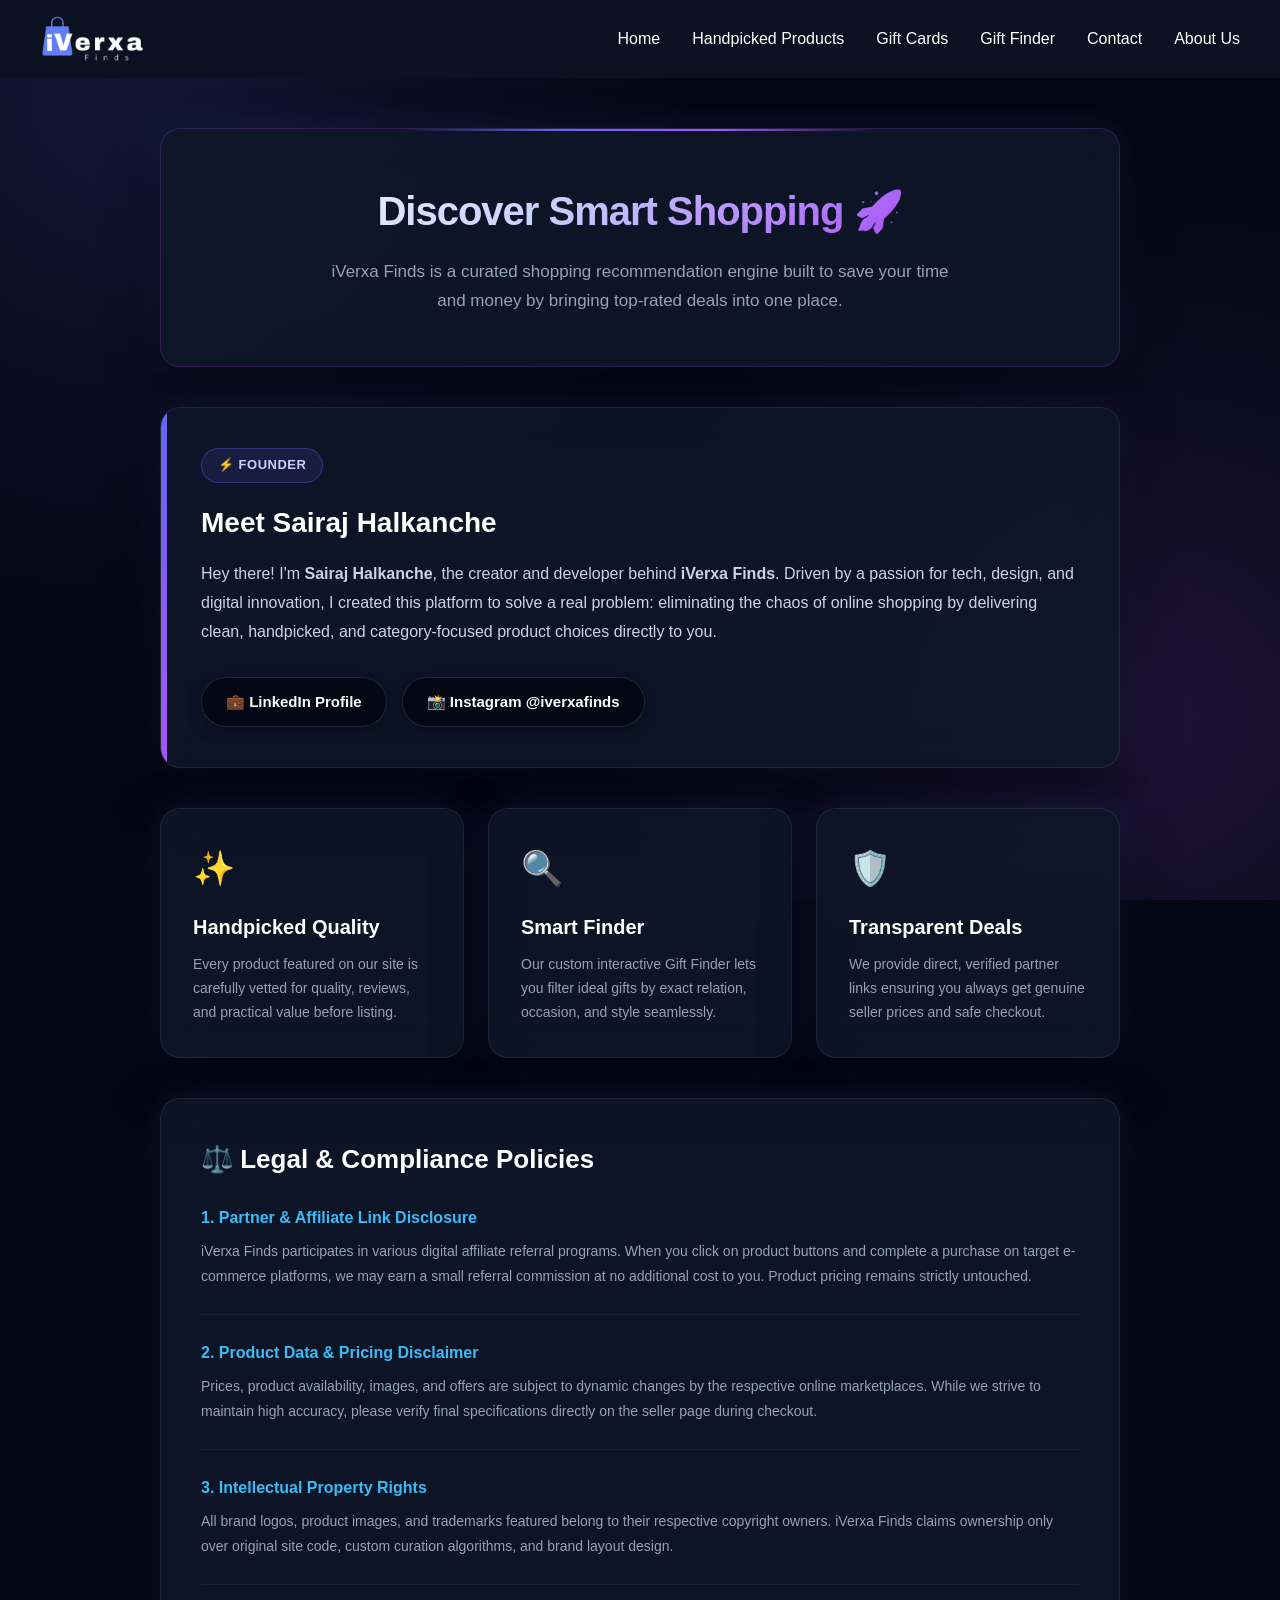
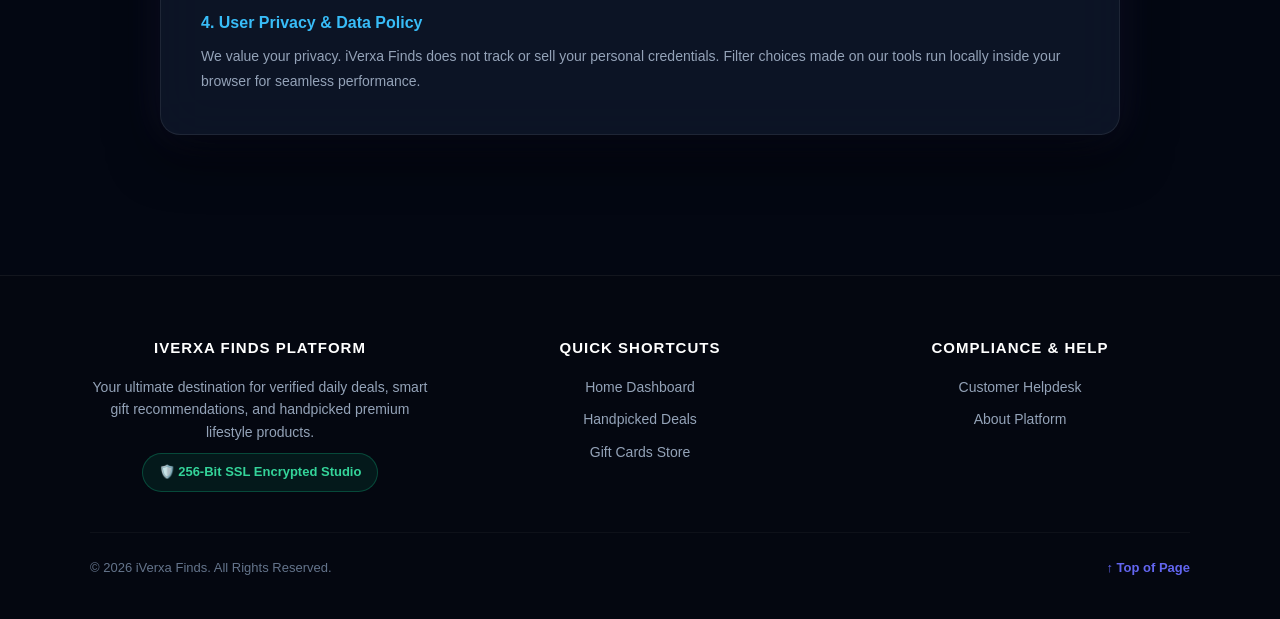
==== commit 166d7865: "Update about.html" ====
--- a/about.html
+++ b/about.html
@@ -437,7 +437,7 @@
 
     <!-- Creator Profile -->
     <div class="profile-card">
-        <span class="badge-age">⚡ Founder & Builder</span>
+        <span class="badge-age">⚡ Founder </span>
         <h2>Meet Sairaj Halkanche</h2>
         <p>
             Hey there! I'm <strong>Sairaj Halkanche</strong>, the creator and developer behind <strong>iVerxa Finds</strong>. Driven by a passion for tech, design, and digital innovation, I created this platform to solve a real problem: eliminating the chaos of online shopping by delivering clean, handpicked, and category-focused product choices directly to you.
